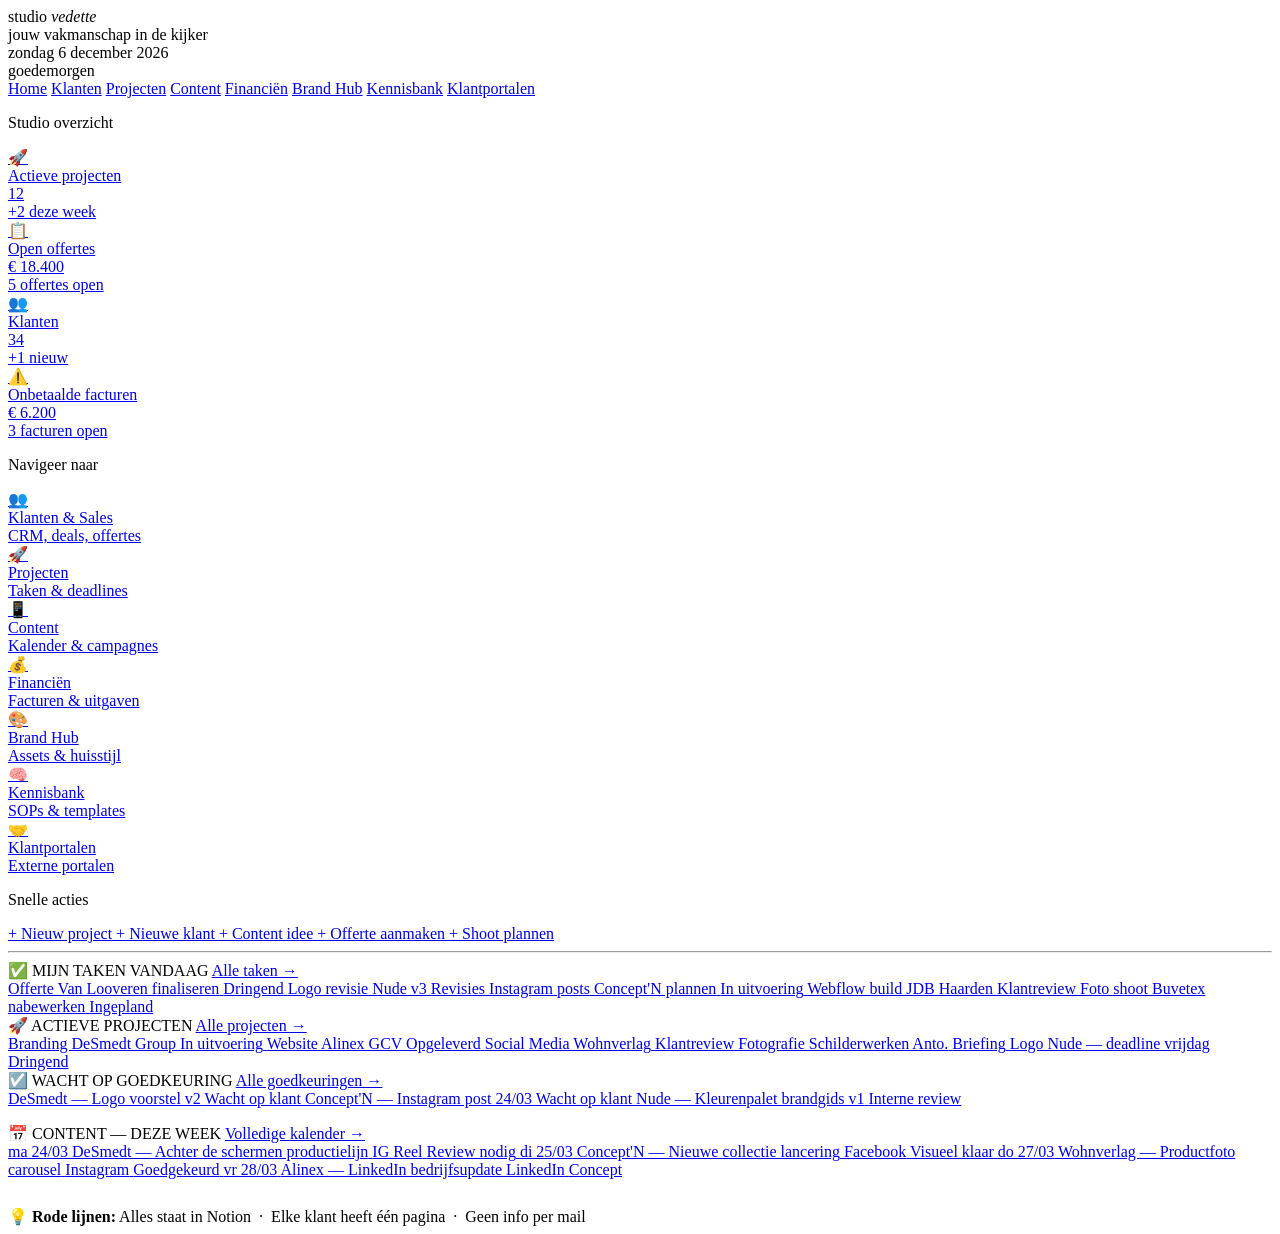
==== index.html @ 2a38ac0f "Add files via upload" ====
<!DOCTYPE html>
<html lang="nl">
<head>
<meta charset="UTF-8">
<meta name="viewport" content="width=device-width, initial-scale=1.0">
<title>Studio Vedette — Home</title>
<link rel="stylesheet" href="assets/style.css">
</head>
<body>

<!-- HEADER -->
<header class="sv-header">
  <div class="sv-header-inner">
    <div class="sv-logo-block">
      <div class="sv-logo-name">studio <em>vedette</em></div>
      <div class="sv-logo-rule"></div>
      <div class="sv-logo-tagline">jouw vakmanschap in de kijker</div>
    </div>
    <div class="sv-header-meta">
      <div class="sv-date-badge" id="datebadge">—</div>
      <div class="sv-greeting" id="greeting">—</div>
    </div>
  </div>
</header>

<!-- NAV STRIP -->
<nav class="sv-nav-strip">
  <a href="index.html" class="active">Home</a>
  <a href="klanten.html">Klanten</a>
  <a href="projecten.html">Projecten</a>
  <a href="content.html">Content</a>
  <a href="financien.html">Financiën</a>
  <a href="brand-hub.html">Brand Hub</a>
  <a href="kennisbank.html">Kennisbank</a>
  <a href="klantportalen.html">Klantportalen</a>
</nav>

<!-- MAIN -->
<main class="sv-main">

  <!-- STATS -->
  <p class="sv-section-label sv-animate sv-delay-1">Studio overzicht</p>
  <div class="sv-stats sv-animate sv-delay-1">
    <a class="sv-stat" href="https://www.notion.so/3285940750b080caa552fb9abf3850c6" target="_blank">
      <span class="sv-stat-icon">🚀</span>
      <div class="sv-stat-label">Actieve projecten</div>
      <div class="sv-stat-value">12</div>
      <div class="sv-stat-delta">+2 deze week</div>
    </a>
    <a class="sv-stat" href="https://www.notion.so/32c5940750b08028b135dd03e5785cea" target="_blank">
      <span class="sv-stat-icon">📋</span>
      <div class="sv-stat-label">Open offertes</div>
      <div class="sv-stat-value">€ 18.400</div>
      <div class="sv-stat-delta">5 offertes open</div>
    </a>
    <a class="sv-stat is-positive" href="https://www.notion.so/3285940750b0802f84a3c4402416db08" target="_blank">
      <span class="sv-stat-icon">👥</span>
      <div class="sv-stat-label">Klanten</div>
      <div class="sv-stat-value">34</div>
      <div class="sv-stat-delta">+1 nieuw</div>
    </a>
    <a class="sv-stat is-warning" href="https://www.notion.so/32c5940750b080a7bf89fed2e151ab0e" target="_blank">
      <span class="sv-stat-icon">⚠️</span>
      <div class="sv-stat-label">Onbetaalde facturen</div>
      <div class="sv-stat-value">€ 6.200</div>
      <div class="sv-stat-delta">3 facturen open</div>
    </a>
  </div>

  <!-- NAV TILES -->
  <p class="sv-section-label sv-animate sv-delay-2">Navigeer naar</p>
  <div class="sv-tiles sv-animate sv-delay-2">
    <a class="sv-tile" href="https://www.notion.so/3285940750b0802f84a3c4402416db08" target="_blank">
      <span class="sv-tile-icon">👥</span>
      <div class="sv-tile-title">Klanten & Sales</div>
      <div class="sv-tile-sub">CRM, deals, offertes</div>
    </a>
    <a class="sv-tile" href="https://www.notion.so/3285940750b080caa552fb9abf3850c6" target="_blank">
      <span class="sv-tile-icon">🚀</span>
      <div class="sv-tile-title">Projecten</div>
      <div class="sv-tile-sub">Taken & deadlines</div>
    </a>
    <a class="sv-tile" href="https://www.notion.so/3285940750b08016a4a2fb6e99241f2f" target="_blank">
      <span class="sv-tile-icon">📱</span>
      <div class="sv-tile-title">Content</div>
      <div class="sv-tile-sub">Kalender & campagnes</div>
    </a>
    <a class="sv-tile" href="https://www.notion.so/32c5940750b080ccbe84e2e7f0124abb" target="_blank">
      <span class="sv-tile-icon">💰</span>
      <div class="sv-tile-title">Financiën</div>
      <div class="sv-tile-sub">Facturen & uitgaven</div>
    </a>
  </div>
  <div class="sv-tiles row2 sv-animate sv-delay-2">
    <a class="sv-tile" href="https://www.notion.so/32d5940750b08162b109fbb1432b2158" target="_blank">
      <span class="sv-tile-icon">🎨</span>
      <div class="sv-tile-title">Brand Hub</div>
      <div class="sv-tile-sub">Assets & huisstijl</div>
    </a>
    <a class="sv-tile" href="https://www.notion.so/32d5940750b08171ac24c4513ed45a1b" target="_blank">
      <span class="sv-tile-icon">🧠</span>
      <div class="sv-tile-title">Kennisbank</div>
      <div class="sv-tile-sub">SOPs & templates</div>
    </a>
    <a class="sv-tile" href="https://www.notion.so/32d5940750b08188b53cd32895115756" target="_blank">
      <span class="sv-tile-icon">🤝</span>
      <div class="sv-tile-title">Klantportalen</div>
      <div class="sv-tile-sub">Externe portalen</div>
    </a>
  </div>

  <!-- QUICK ACTIONS -->
  <p class="sv-section-label sv-animate sv-delay-3">Snelle acties</p>
  <div class="sv-actions sv-animate sv-delay-3">
    <a class="sv-btn" href="https://www.notion.so/3285940750b080caa552fb9abf3850c6" target="_blank">
      <span class="sv-btn-plus">+</span> Nieuw project
    </a>
    <a class="sv-btn" href="https://www.notion.so/3285940750b0802f84a3c4402416db08" target="_blank">
      <span class="sv-btn-plus">+</span> Nieuwe klant
    </a>
    <a class="sv-btn" href="https://www.notion.so/3285940750b08016a4a2fb6e99241f2f" target="_blank">
      <span class="sv-btn-plus">+</span> Content idee
    </a>
    <a class="sv-btn" href="https://www.notion.so/32c5940750b08028b135dd03e5785cea" target="_blank">
      <span class="sv-btn-plus">+</span> Offerte aanmaken
    </a>
    <a class="sv-btn" href="https://www.notion.so/32d5940750b08188b53cd32895115756" target="_blank">
      <span class="sv-btn-plus">+</span> Shoot plannen
    </a>
  </div>

  <hr class="sv-divider sv-animate sv-delay-3">

  <!-- TAKEN + PROJECTEN -->
  <div class="sv-two-col sv-animate sv-delay-4">
    <div class="sv-card">
      <div class="sv-card-header">
        <span class="sv-card-title">✅ MIJN TAKEN VANDAAG</span>
        <a class="sv-card-link" href="https://www.notion.so/32c5940750b08054af58ff4d2cb736ea" target="_blank">Alle taken →</a>
      </div>
      <a class="sv-row" href="https://www.notion.so/32c5940750b08054af58ff4d2cb736ea" target="_blank">
        <span class="sv-dot sv-dot-red"></span>
        <span class="sv-row-name">Offerte Van Looveren finaliseren</span>
        <span class="sv-badge sv-badge-red">Dringend</span>
      </a>
      <a class="sv-row" href="https://www.notion.so/32c5940750b08054af58ff4d2cb736ea" target="_blank">
        <span class="sv-dot sv-dot-amber"></span>
        <span class="sv-row-name">Logo revisie Nude v3</span>
        <span class="sv-badge sv-badge-amber">Revisies</span>
      </a>
      <a class="sv-row" href="https://www.notion.so/32c5940750b08054af58ff4d2cb736ea" target="_blank">
        <span class="sv-dot sv-dot-blue"></span>
        <span class="sv-row-name">Instagram posts Concept'N plannen</span>
        <span class="sv-badge sv-badge-blue">In uitvoering</span>
      </a>
      <a class="sv-row" href="https://www.notion.so/32c5940750b08054af58ff4d2cb736ea" target="_blank">
        <span class="sv-dot sv-dot-blue"></span>
        <span class="sv-row-name">Webflow build JDB Haarden</span>
        <span class="sv-badge sv-badge-blue">Klantreview</span>
      </a>
      <a class="sv-row" href="https://www.notion.so/32c5940750b08054af58ff4d2cb736ea" target="_blank">
        <span class="sv-dot sv-dot-gray"></span>
        <span class="sv-row-name">Foto shoot Buvetex nabewerken</span>
        <span class="sv-badge sv-badge-gray">Ingepland</span>
      </a>
    </div>

    <div class="sv-card">
      <div class="sv-card-header">
        <span class="sv-card-title">🚀 ACTIEVE PROJECTEN</span>
        <a class="sv-card-link" href="https://www.notion.so/3285940750b080caa552fb9abf3850c6" target="_blank">Alle projecten →</a>
      </div>
      <a class="sv-row" href="https://www.notion.so/3285940750b080caa552fb9abf3850c6" target="_blank">
        <span class="sv-dot sv-dot-blue"></span>
        <span class="sv-row-name">Branding DeSmedt Group</span>
        <span class="sv-badge sv-badge-blue">In uitvoering</span>
      </a>
      <a class="sv-row" href="https://www.notion.so/3285940750b080caa552fb9abf3850c6" target="_blank">
        <span class="sv-dot sv-dot-green"></span>
        <span class="sv-row-name">Website Alinex GCV</span>
        <span class="sv-badge sv-badge-green">Opgeleverd</span>
      </a>
      <a class="sv-row" href="https://www.notion.so/3285940750b080caa552fb9abf3850c6" target="_blank">
        <span class="sv-dot sv-dot-amber"></span>
        <span class="sv-row-name">Social Media Wohnverlag</span>
        <span class="sv-badge sv-badge-amber">Klantreview</span>
      </a>
      <a class="sv-row" href="https://www.notion.so/3285940750b080caa552fb9abf3850c6" target="_blank">
        <span class="sv-dot sv-dot-blue"></span>
        <span class="sv-row-name">Fotografie Schilderwerken Anto.</span>
        <span class="sv-badge sv-badge-blue">Briefing</span>
      </a>
      <a class="sv-row" href="https://www.notion.so/3285940750b080caa552fb9abf3850c6" target="_blank">
        <span class="sv-dot sv-dot-red"></span>
        <span class="sv-row-name">Logo Nude — deadline vrijdag</span>
        <span class="sv-badge sv-badge-red">Dringend</span>
      </a>
    </div>
  </div>

  <!-- GOEDKEURINGEN -->
  <div class="sv-card sv-animate sv-delay-5" style="margin-bottom:16px">
    <div class="sv-card-header">
      <span class="sv-card-title">☑️ WACHT OP GOEDKEURING</span>
      <a class="sv-card-link" href="https://www.notion.so/32c5940750b080089842de22d8b435b1" target="_blank">Alle goedkeuringen →</a>
    </div>
    <a class="sv-row" href="https://www.notion.so/32c5940750b080089842de22d8b435b1" target="_blank">
      <span class="sv-dot sv-dot-amber"></span>
      <span class="sv-row-name">DeSmedt — Logo voorstel v2</span>
      <span class="sv-badge sv-badge-amber">Wacht op klant</span>
    </a>
    <a class="sv-row" href="https://www.notion.so/32c5940750b080089842de22d8b435b1" target="_blank">
      <span class="sv-dot sv-dot-amber"></span>
      <span class="sv-row-name">Concept'N — Instagram post 24/03</span>
      <span class="sv-badge sv-badge-amber">Wacht op klant</span>
    </a>
    <a class="sv-row" href="https://www.notion.so/32c5940750b080089842de22d8b435b1" target="_blank">
      <span class="sv-dot sv-dot-blue"></span>
      <span class="sv-row-name">Nude — Kleurenpalet brandgids v1</span>
      <span class="sv-badge sv-badge-blue">Interne review</span>
    </a>
  </div>

  <!-- CONTENT -->
  <div class="sv-card sv-animate sv-delay-6" style="margin-bottom:28px">
    <div class="sv-card-header">
      <span class="sv-card-title">📅 CONTENT — DEZE WEEK</span>
      <a class="sv-card-link" href="https://www.notion.so/3285940750b08016a4a2fb6e99241f2f" target="_blank">Volledige kalender →</a>
    </div>
    <a class="sv-content-row" href="https://www.notion.so/3285940750b08016a4a2fb6e99241f2f" target="_blank">
      <span class="sv-content-date">ma 24/03</span>
      <span class="sv-content-name">DeSmedt — Achter de schermen productielijn</span>
      <span class="sv-chip">IG Reel</span>
      <span class="sv-badge sv-badge-amber">Review nodig</span>
    </a>
    <a class="sv-content-row" href="https://www.notion.so/3285940750b08016a4a2fb6e99241f2f" target="_blank">
      <span class="sv-content-date">di 25/03</span>
      <span class="sv-content-name">Concept'N — Nieuwe collectie lancering</span>
      <span class="sv-chip">Facebook</span>
      <span class="sv-badge sv-badge-blue">Visueel klaar</span>
    </a>
    <a class="sv-content-row" href="https://www.notion.so/3285940750b08016a4a2fb6e99241f2f" target="_blank">
      <span class="sv-content-date">do 27/03</span>
      <span class="sv-content-name">Wohnverlag — Productfoto carousel</span>
      <span class="sv-chip">Instagram</span>
      <span class="sv-badge sv-badge-green">Goedgekeurd</span>
    </a>
    <a class="sv-content-row" href="https://www.notion.so/3285940750b08016a4a2fb6e99241f2f" target="_blank">
      <span class="sv-content-date">vr 28/03</span>
      <span class="sv-content-name">Alinex — LinkedIn bedrijfsupdate</span>
      <span class="sv-chip">LinkedIn</span>
      <span class="sv-badge sv-badge-gray">Concept</span>
    </a>
  </div>

  <!-- FOOTER NOTE -->
  <div class="sv-footer-note sv-animate sv-delay-7">
    <span>💡</span>
    <span><strong>Rode lijnen:</strong> Alles staat in Notion &nbsp;·&nbsp; Elke klant heeft één pagina &nbsp;·&nbsp; Geen info per mail</span>
  </div>

</main>

<script>
  const now = new Date();
  const dagen = ['zondag','maandag','dinsdag','woensdag','donderdag','vrijdag','zaterdag'];
  const maanden = ['januari','februari','maart','april','mei','juni','juli','augustus','september','oktober','november','december'];
  document.getElementById('datebadge').textContent =
    `${dagen[now.getDay()]} ${now.getDate()} ${maanden[now.getMonth()]} ${now.getFullYear()}`;
  const h = now.getHours();
  document.getElementById('greeting').textContent =
    h < 12 ? 'goedemorgen' : h < 18 ? 'goedemiddag' : 'goedenavond';
</script>
</body>
</html>
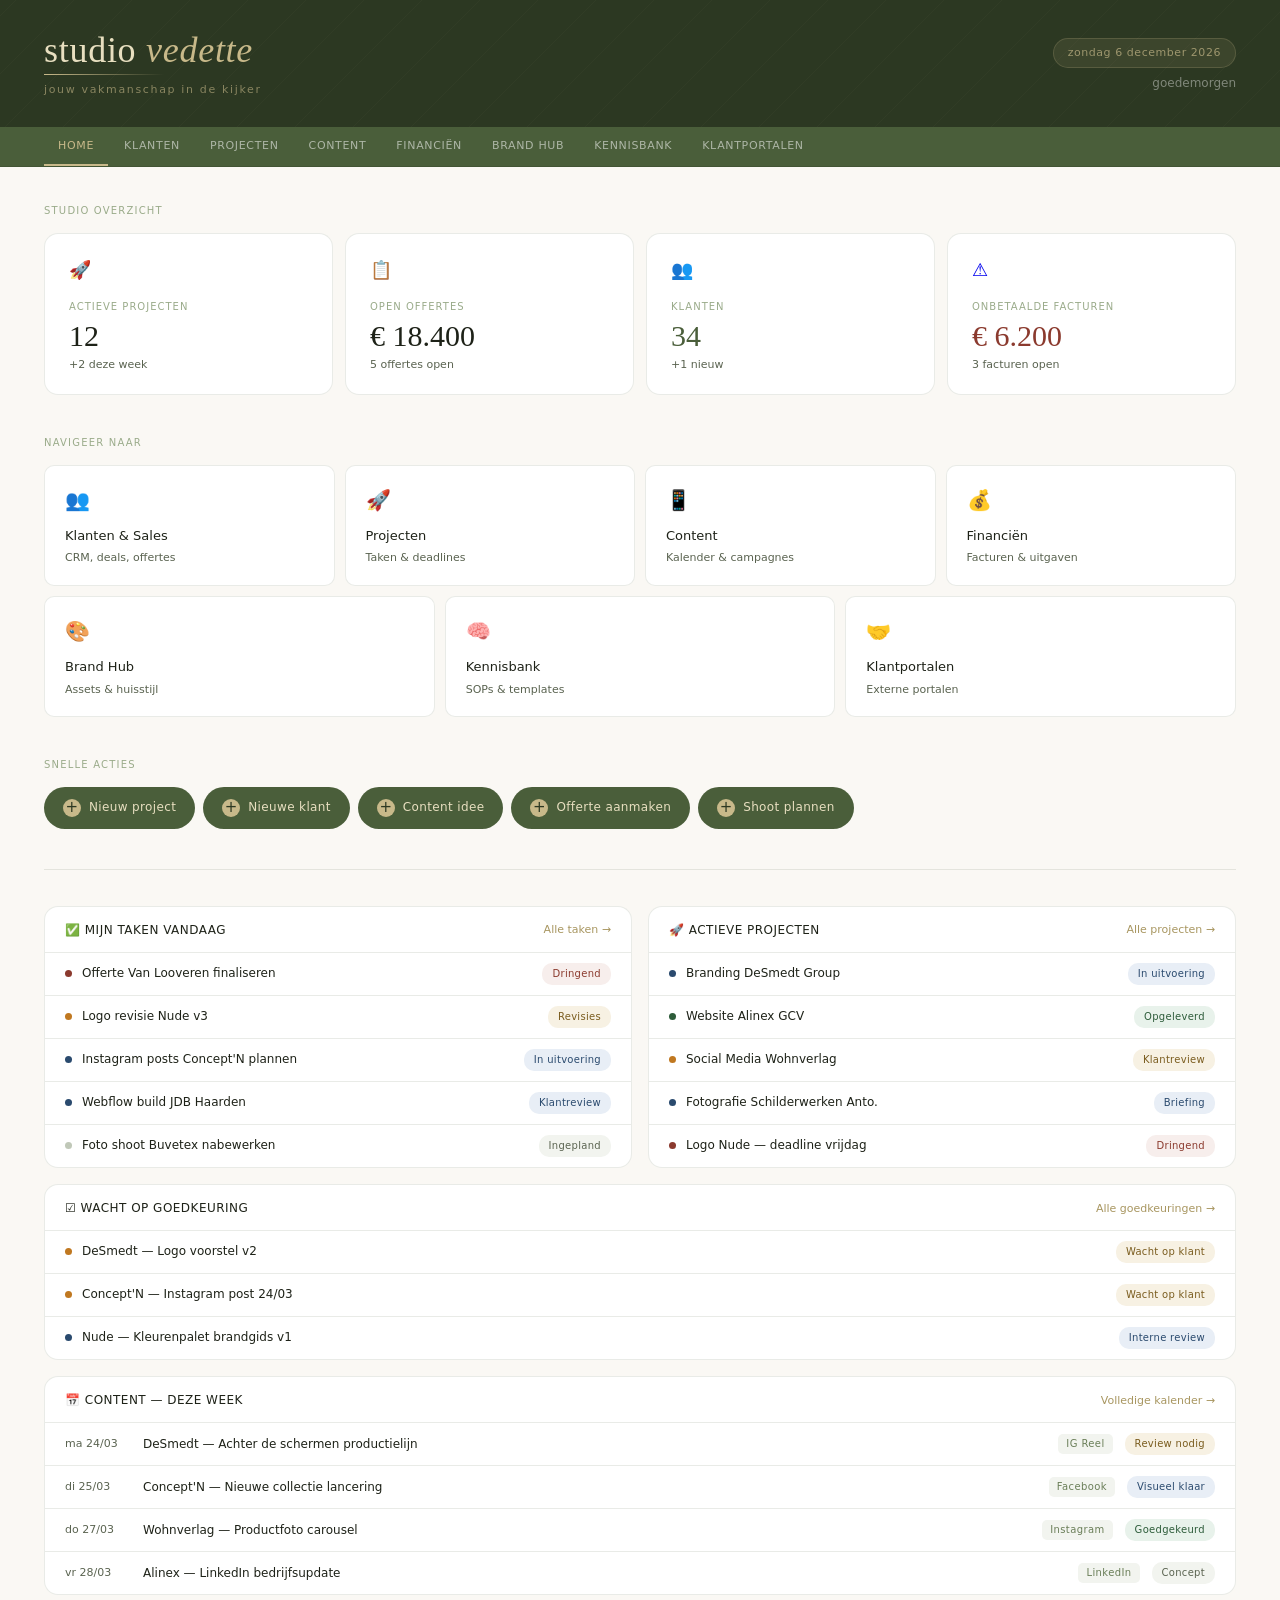
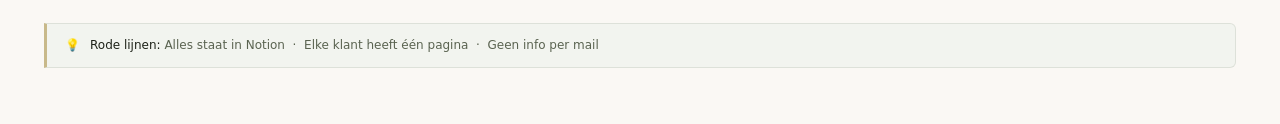
==== commit ae89ecd6: "Add files via upload" ====
--- a/index.html
+++ b/index.html
@@ -4,7 +4,455 @@
 <meta charset="UTF-8">
 <meta name="viewport" content="width=device-width, initial-scale=1.0">
 <title>Studio Vedette — Home</title>
-<link rel="stylesheet" href="assets/style.css">
+<style>
+/* ============================================================
+   STUDIO VEDETTE — Gedeelde huisstijl
+   Gebruik in elke pagina: <link rel="stylesheet" href="assets/style.css">
+   ============================================================ */
+
+@import url('https://fonts.googleapis.com/css2?family=Cormorant+Garamond:ital,wght@0,300;0,400;0,500;1,300;1,400&family=Jost:wght@300;400;500&display=swap');
+
+*, *::before, *::after { box-sizing: border-box; margin: 0; padding: 0; }
+
+:root {
+  /* Huisstijl Studio Vedette */
+  --olive:        #4a5e3a;
+  --olive-dark:   #3a4a2d;
+  --olive-deep:   #2c3822;
+  --olive-light:  #6a7e58;
+  --olive-mist:   #e8ede3;
+  --olive-bg:     #f2f4ef;
+
+  --gold:         #c8b98a;
+  --gold-dark:    #a89660;
+  --gold-light:   #e8dfc0;
+  --gold-pale:    #f7f3ea;
+
+  --cream:        #faf8f4;
+  --white:        #ffffff;
+  --ink:          #1e2218;
+  --ink-muted:    #5a6350;
+  --ink-faint:    #9aab8a;
+
+  --border:       rgba(74, 94, 58, 0.12);
+  --border-gold:  rgba(200, 185, 138, 0.35);
+
+  /* Semantisch */
+  --danger:       #8b3a2e;
+  --danger-bg:    #f7eeec;
+  --warning:      #7a5c1e;
+  --warning-bg:   #f7f1e3;
+  --success:      #2d5c3a;
+  --success-bg:   #e8f2eb;
+  --info:         #2a4a6e;
+  --info-bg:      #e8eef6;
+
+  --radius:       10px;
+  --radius-sm:    6px;
+  --radius-lg:    14px;
+
+  --font-serif:   'Cormorant Garamond', Georgia, serif;
+  --font-sans:    'Jost', system-ui, sans-serif;
+}
+
+body {
+  font-family: var(--font-sans);
+  background: var(--cream);
+  color: var(--ink);
+  line-height: 1.6;
+  -webkit-font-smoothing: antialiased;
+}
+
+/* ── HEADER ──────────────────────────────────────── */
+.sv-header {
+  background: var(--olive-deep);
+  position: relative;
+  overflow: hidden;
+}
+
+.sv-header::before {
+  content: '';
+  position: absolute;
+  inset: 0;
+  background:
+    repeating-linear-gradient(
+      -45deg,
+      transparent,
+      transparent 40px,
+      rgba(200,185,138,0.03) 40px,
+      rgba(200,185,138,0.03) 41px
+    );
+  pointer-events: none;
+}
+
+.sv-header-inner {
+  position: relative;
+  padding: 32px 44px 28px;
+  display: flex;
+  align-items: center;
+  justify-content: space-between;
+  gap: 24px;
+}
+
+.sv-logo-block { display: flex; flex-direction: column; gap: 6px; }
+
+.sv-logo-name {
+  font-family: var(--font-serif);
+  font-size: 36px;
+  font-weight: 300;
+  color: var(--gold-light);
+  letter-spacing: 0.02em;
+  line-height: 1;
+}
+
+.sv-logo-name em {
+  font-style: italic;
+  color: var(--gold);
+}
+
+.sv-logo-rule {
+  width: 120px;
+  height: 1px;
+  background: linear-gradient(90deg, var(--gold) 0%, transparent 100%);
+}
+
+.sv-logo-tagline {
+  font-family: var(--font-sans);
+  font-size: 11px;
+  font-weight: 300;
+  color: rgba(200,185,138,0.6);
+  letter-spacing: 0.15em;
+  text-transform: lowercase;
+}
+
+.sv-header-meta {
+  display: flex;
+  flex-direction: column;
+  align-items: flex-end;
+  gap: 6px;
+}
+
+.sv-date-badge {
+  background: rgba(200,185,138,0.1);
+  border: 1px solid rgba(200,185,138,0.2);
+  border-radius: 20px;
+  padding: 5px 14px;
+  font-size: 11px;
+  font-weight: 300;
+  color: rgba(200,185,138,0.7);
+  letter-spacing: 0.05em;
+}
+
+.sv-greeting {
+  font-size: 12px;
+  font-weight: 300;
+  color: rgba(255,255,255,0.4);
+}
+
+/* ── NAV STRIP ───────────────────────────────────── */
+.sv-nav-strip {
+  background: var(--olive);
+  padding: 0 44px;
+  display: flex;
+  gap: 2px;
+  border-bottom: 1px solid rgba(0,0,0,0.1);
+}
+
+.sv-nav-strip a {
+  font-size: 11px;
+  font-weight: 400;
+  color: rgba(255,255,255,0.55);
+  text-decoration: none;
+  padding: 10px 14px;
+  letter-spacing: 0.06em;
+  text-transform: uppercase;
+  border-bottom: 2px solid transparent;
+  transition: color 0.15s, border-color 0.15s;
+  white-space: nowrap;
+}
+
+.sv-nav-strip a:hover,
+.sv-nav-strip a.active {
+  color: var(--gold);
+  border-bottom-color: var(--gold);
+}
+
+/* ── MAIN CONTAINER ──────────────────────────────── */
+.sv-main {
+  padding: 36px 44px 56px;
+  max-width: 1280px;
+}
+
+/* ── SECTION LABEL ───────────────────────────────── */
+.sv-section-label {
+  font-size: 10px;
+  font-weight: 500;
+  letter-spacing: 0.12em;
+  text-transform: uppercase;
+  color: var(--ink-faint);
+  margin-bottom: 14px;
+}
+
+/* ── STAT CARDS ──────────────────────────────────── */
+.sv-stats {
+  display: grid;
+  grid-template-columns: repeat(4, 1fr);
+  gap: 12px;
+  margin-bottom: 40px;
+}
+
+.sv-stat {
+  background: var(--white);
+  border: 1px solid var(--border);
+  border-radius: var(--radius-lg);
+  padding: 22px 24px 20px;
+  cursor: pointer;
+  text-decoration: none;
+  display: block;
+  transition: transform 0.15s, border-color 0.15s, box-shadow 0.15s;
+  position: relative;
+  overflow: hidden;
+}
+
+.sv-stat::after {
+  content: '';
+  position: absolute;
+  bottom: 0; left: 0; right: 0;
+  height: 3px;
+  background: var(--gold);
+  transform: scaleX(0);
+  transform-origin: left;
+  transition: transform 0.2s ease;
+}
+
+.sv-stat:hover { transform: translateY(-2px); border-color: var(--border-gold); box-shadow: 0 4px 20px rgba(74,94,58,0.08); }
+.sv-stat:hover::after { transform: scaleX(1); }
+
+.sv-stat-icon { font-size: 18px; margin-bottom: 14px; display: block; }
+.sv-stat-label { font-size: 10px; font-weight: 500; letter-spacing: 0.1em; text-transform: uppercase; color: var(--ink-faint); margin-bottom: 6px; }
+.sv-stat-value { font-family: var(--font-serif); font-size: 30px; font-weight: 400; color: var(--ink); line-height: 1; margin-bottom: 5px; }
+.sv-stat-delta { font-size: 11px; color: var(--ink-muted); }
+.sv-stat.is-warning .sv-stat-value { color: var(--danger); }
+.sv-stat.is-positive .sv-stat-value { color: var(--olive); }
+
+/* ── NAV TILES ───────────────────────────────────── */
+.sv-tiles {
+  display: grid;
+  grid-template-columns: repeat(4, 1fr);
+  gap: 10px;
+  margin-bottom: 10px;
+}
+
+.sv-tiles.row2 {
+  grid-template-columns: repeat(3, 1fr);
+  margin-bottom: 40px;
+}
+
+.sv-tile {
+  background: var(--white);
+  border: 1px solid var(--border);
+  border-radius: var(--radius);
+  padding: 18px 20px;
+  cursor: pointer;
+  text-decoration: none;
+  display: block;
+  transition: all 0.15s;
+}
+
+.sv-tile:hover {
+  border-color: var(--gold);
+  background: var(--gold-pale);
+  transform: translateY(-1px);
+}
+
+.sv-tile-icon { font-size: 20px; margin-bottom: 10px; display: block; }
+.sv-tile-title { font-size: 13px; font-weight: 500; color: var(--ink); margin-bottom: 3px; }
+.sv-tile-sub { font-size: 11px; color: var(--ink-muted); }
+
+/* ── QUICK ACTIONS ───────────────────────────────── */
+.sv-actions {
+  display: flex;
+  gap: 8px;
+  flex-wrap: wrap;
+  margin-bottom: 40px;
+}
+
+.sv-btn {
+  display: inline-flex;
+  align-items: center;
+  gap: 8px;
+  padding: 10px 18px;
+  background: var(--olive);
+  color: var(--gold-light);
+  border: 1px solid transparent;
+  border-radius: 24px;
+  font-family: var(--font-sans);
+  font-size: 12px;
+  font-weight: 400;
+  letter-spacing: 0.03em;
+  cursor: pointer;
+  text-decoration: none;
+  transition: all 0.15s;
+}
+
+.sv-btn:hover {
+  background: var(--olive-dark);
+  color: var(--gold);
+  border-color: var(--gold-dark);
+}
+
+.sv-btn-plus {
+  width: 18px; height: 18px;
+  background: var(--gold);
+  border-radius: 50%;
+  display: inline-flex; align-items: center; justify-content: center;
+  font-size: 15px; line-height: 1;
+  color: var(--olive-deep);
+  font-weight: 400;
+  flex-shrink: 0;
+}
+
+/* ── DIVIDER ─────────────────────────────────────── */
+.sv-divider {
+  border: none;
+  border-top: 1px solid var(--border);
+  margin: 36px 0;
+}
+
+/* ── CARDS (lijsten) ─────────────────────────────── */
+.sv-two-col { display: grid; grid-template-columns: 1fr 1fr; gap: 16px; margin-bottom: 16px; }
+
+.sv-card {
+  background: var(--white);
+  border: 1px solid var(--border);
+  border-radius: var(--radius-lg);
+  overflow: hidden;
+}
+
+.sv-card-header {
+  padding: 14px 20px 12px;
+  border-bottom: 1px solid var(--border);
+  display: flex;
+  align-items: center;
+  justify-content: space-between;
+}
+
+.sv-card-title { font-size: 12px; font-weight: 500; letter-spacing: 0.04em; color: var(--ink); }
+.sv-card-link { font-size: 11px; color: var(--gold-dark); text-decoration: none; transition: color 0.1s; }
+.sv-card-link:hover { color: var(--olive); }
+
+.sv-row {
+  display: flex;
+  align-items: center;
+  gap: 10px;
+  padding: 10px 20px;
+  border-bottom: 1px solid var(--border);
+  text-decoration: none;
+  transition: background 0.1s;
+}
+.sv-row:last-child { border-bottom: none; }
+.sv-row:hover { background: var(--olive-bg); }
+
+.sv-dot { width: 7px; height: 7px; border-radius: 50%; flex-shrink: 0; }
+.sv-dot-red    { background: var(--danger); }
+.sv-dot-amber  { background: #c07820; }
+.sv-dot-blue   { background: var(--info); }
+.sv-dot-green  { background: var(--success); }
+.sv-dot-gray   { background: #c0c8b8; }
+
+.sv-row-name { flex: 1; font-size: 12px; color: var(--ink); }
+.sv-row-date { font-size: 11px; color: var(--ink-muted); white-space: nowrap; }
+
+/* ── BADGES ──────────────────────────────────────── */
+.sv-badge {
+  font-size: 10px;
+  padding: 3px 10px;
+  border-radius: 10px;
+  font-weight: 500;
+  white-space: nowrap;
+  letter-spacing: 0.03em;
+}
+.sv-badge-red    { background: var(--danger-bg); color: var(--danger); }
+.sv-badge-amber  { background: var(--warning-bg); color: var(--warning); }
+.sv-badge-blue   { background: var(--info-bg); color: var(--info); }
+.sv-badge-green  { background: var(--success-bg); color: var(--success); }
+.sv-badge-gray   { background: var(--olive-bg); color: var(--ink-muted); }
+.sv-badge-gold   { background: var(--gold-pale); color: var(--gold-dark); border: 1px solid var(--border-gold); }
+
+/* ── PLATFORM CHIP ───────────────────────────────── */
+.sv-chip {
+  font-size: 10px;
+  padding: 2px 8px;
+  border-radius: 5px;
+  background: var(--olive-bg);
+  color: var(--olive-light);
+  font-weight: 500;
+  letter-spacing: 0.04em;
+}
+
+/* ── CONTENT RIJEN ───────────────────────────────── */
+.sv-content-row {
+  display: flex;
+  align-items: center;
+  gap: 12px;
+  padding: 10px 20px;
+  border-bottom: 1px solid var(--border);
+  text-decoration: none;
+  transition: background 0.1s;
+}
+.sv-content-row:last-child { border-bottom: none; }
+.sv-content-row:hover { background: var(--olive-bg); }
+.sv-content-date { font-size: 11px; color: var(--ink-muted); width: 66px; flex-shrink: 0; }
+.sv-content-name { flex: 1; font-size: 12px; color: var(--ink); }
+
+/* ── FOOTER NOTE ─────────────────────────────────── */
+.sv-footer-note {
+  background: var(--olive-bg);
+  border: 1px solid var(--border);
+  border-left: 3px solid var(--gold);
+  border-radius: 0 var(--radius-sm) var(--radius-sm) 0;
+  padding: 12px 18px;
+  display: flex;
+  align-items: center;
+  gap: 10px;
+  font-size: 12px;
+  color: var(--ink-muted);
+}
+
+.sv-footer-note strong { color: var(--ink); font-weight: 500; }
+
+/* ── ANIMATIES ───────────────────────────────────── */
+@keyframes sv-fade-up {
+  from { opacity: 0; transform: translateY(10px); }
+  to   { opacity: 1; transform: translateY(0); }
+}
+
+.sv-animate { animation: sv-fade-up 0.4s ease both; }
+.sv-delay-1 { animation-delay: 0.05s; }
+.sv-delay-2 { animation-delay: 0.10s; }
+.sv-delay-3 { animation-delay: 0.15s; }
+.sv-delay-4 { animation-delay: 0.20s; }
+.sv-delay-5 { animation-delay: 0.25s; }
+.sv-delay-6 { animation-delay: 0.30s; }
+.sv-delay-7 { animation-delay: 0.35s; }
+
+/* ── RESPONSIVE ──────────────────────────────────── */
+@media (max-width: 960px) {
+  .sv-header-inner, .sv-main { padding-left: 24px; padding-right: 24px; }
+  .sv-nav-strip { padding: 0 24px; overflow-x: auto; }
+  .sv-stats { grid-template-columns: repeat(2, 1fr); }
+  .sv-tiles { grid-template-columns: repeat(2, 1fr); }
+  .sv-tiles.row2 { grid-template-columns: repeat(2, 1fr); }
+  .sv-two-col { grid-template-columns: 1fr; }
+}
+
+@media (max-width: 520px) {
+  .sv-stats { grid-template-columns: 1fr 1fr; }
+  .sv-tiles, .sv-tiles.row2 { grid-template-columns: 1fr 1fr; }
+  .sv-logo-name { font-size: 28px; }
+}
+
+</style>
 </head>
 <body>
 
@@ -25,7 +473,7 @@
 
 <!-- NAV STRIP -->
 <nav class="sv-nav-strip">
-  <a href="index.html" class="active">Home</a>
+  <a href="https://studiovedette.github.io/studiovedette/" class="active">Home</a>
   <a href="klanten.html">Klanten</a>
   <a href="projecten.html">Projecten</a>
   <a href="content.html">Content</a>
